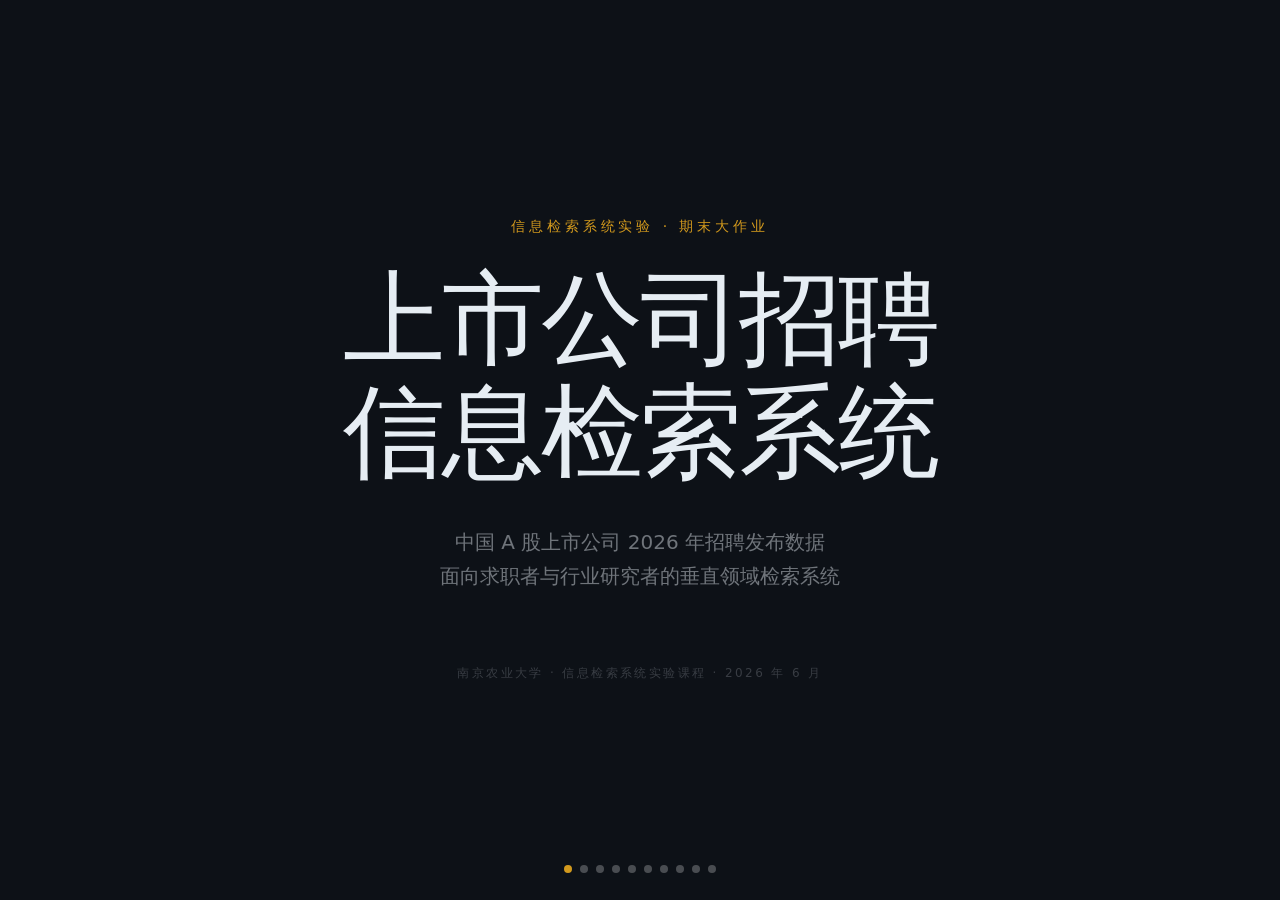
==== code/ppt/index.html @ 9d7ea104 "ppt" ====
<!DOCTYPE html><html lang="zh"><head><meta charset="UTF-8"><meta name="viewport" content="width=device-width,initial-scale=1">
<title>上市公司招聘信息检索系统 · 开题汇报</title>
<style>
*,*::before,*::after{box-sizing:border-box;margin:0;padding:0}
html,body{width:100%;height:100%;overflow:hidden;background:#0d1117;color:#e6edf3;font-family:"Microsoft YaHei","PingFang SC",system-ui,sans-serif}
#deck{position:fixed;inset:0;width:10000vw;height:100vh;display:flex;transition:transform .5s cubic-bezier(.77,0,.175,1);z-index:10}
.slide{width:100vw;height:100vh;flex-shrink:0;overflow-y:auto;overflow-x:hidden;padding:6vh 6vw;display:flex;flex-direction:column}
.slide.dark{background:#0d1117;color:#e6edf3}
.accent{color:#d2991d}
.mono{font-family:Consolas,"Courier New",monospace;font-size:13px}
h2{font-size:min(3.4vw,5.2vh);font-weight:300;letter-spacing:-.02em;margin-bottom:3.6vh}
h3{font-size:min(1.6vw,22px);font-weight:400;margin-bottom:1.2vh}
p,li{font-size:min(1.15vw,16px);line-height:1.7;color:rgba(230,237,243,.7)}
.grid2{display:grid;grid-template-columns:1fr 1fr;gap:3vw;flex:1}
.grid3{display:grid;grid-template-columns:1fr 1fr 1fr;gap:2vw;flex:1}
.grid4{display:grid;grid-template-columns:1fr 1fr 1fr 1fr;gap:1.6vw;flex:1}
.card{padding:2.4vh 1.8vw;border-radius:8px;background:rgba(255,255,255,.04);border:1px solid rgba(255,255,255,.06)}
.card2{padding:2vh 1.6vw;border-radius:6px;background:rgba(210,153,29,.08);border-left:3px solid #d2991d}
.table{display:grid;gap:4px 12px;font-family:Consolas,monospace;font-size:13px}
.table .th{color:#d2991d;font-weight:600}
.table div{color:rgba(230,237,243,.6)}
.kpi{text-align:center;padding:2vh 1vw}
.kpi .num{font-size:min(4.8vw,7vh);font-weight:100;color:#d2991d;line-height:1.1}
.kpi .label{font-size:13px;color:rgba(230,237,243,.45);margin-top:6px}
.n{font-weight:600;color:#d2991d}
#nav{position:fixed;bottom:3vh;left:50%;transform:translateX(-50%);z-index:30;display:flex;gap:8px}
#nav .dot{width:8px;height:8px;border-radius:50%;background:rgba(255,255,255,.25);border:0;cursor:pointer}
#nav .dot.active{background:#d2991d}
#ov{display:none;position:fixed;inset:0;z-index:100;background:rgba(13,17,23,.96);padding:6vh 4vw;overflow:auto}
#ov .grid{display:grid;grid-template-columns:repeat(4,1fr);gap:2vh 1.6vw;max-width:90vw;margin:0 auto}
#ov .item{cursor:pointer;border:2px solid rgba(255,255,255,.1);border-radius:6px;padding:2vh 1.4vw;color:rgba(255,255,255,.5);font-size:14px}
#ov .item.active{border-color:#d2991d;color:#e6edf3}
</style></head><body><div id="deck">
<section class="slide dark" style="justify-content:center;align-items:center;text-align:center">
<div style="font-size:14px;letter-spacing:.28em;text-transform:uppercase;color:#d2991d;margin-bottom:3vh">信息检索系统实验 · 期末大作业</div>
<h1 style="font-size:min(8vw,13vh);font-weight:100;line-height:1.1;letter-spacing:-.03em;margin-bottom:4vh">上市公司招聘<br>信息检索系统</h1>
<p style="font-size:min(2vw,20px);color:rgba(230,237,243,.45);max-width:48ch">中国 A 股上市公司 2026 年招聘发布数据<br>面向求职者与行业研究者的垂直领域检索系统</p>
<div style="margin-top:8vh;font-size:12px;color:rgba(230,237,243,.2);letter-spacing:.2em">南京农业大学 · 信息检索系统实验课程 · 2026 年 6 月</div>
</section>
<section class="slide dark">
<h2>02 · 语料特征与规模</h2>
<div class="grid4" style="margin-bottom:4vh">
<div class="kpi"><div class="num">5,000</div><div class="label">清洗后记录数</div></div>
<div class="kpi"><div class="num">14</div><div class="label">保留字段</div></div>
<div class="kpi"><div class="num">9</div><div class="label">行业大类</div></div>
<div class="kpi"><div class="num">965</div><div class="label">停用词数量</div></div>
</div>
<div class="grid2">
<div><h3 class="accent">数据来源与预处理</h3>
<p>原始数据：中国 A 股上市公司 2026 年招聘发布数据 (macrodatas.cn)，原始规模 93,602 条 × 81 个行业 × 8,796 家企业。经 GBK→UTF-8 编码转换、文本清洗（去除 URL/公众号广告/空白字符）、字段筛选（23→14 字段）、缺失值处理（关键字段缺失删行，次要字段填默认值）、学历/经验/城市名称标准化、招聘结束日期自动生成（发布日期+60天）后保留 <span class="n">5,000 条</span>。</p>
<p style="margin-top:2vh">核心字段：企业名称 · 股票简称 · 上市公司行业 · 招聘岗位 · 工作城市 · 最低/最高月薪 · 职位描述 · 学历要求 · 要求经验 · 招聘类别 · 发布日期 · 结束日期</p></div>
<div><h3 class="accent">9 大行业分类 & 分词方案</h3>
<p>从原 81 类行业归并为 <span class="n">9 个对求职者有实际意义的行业大类</span>：互联网/软硬件技术 · 销售/市场/客服 · 人力/财务/行政 · 生产制造/汽车 · 金融 · 房地产/建筑 · 物流/贸易/采购 · 医疗/能源/环保/农业 · 文化传媒/教育/生活服务。</p>
<p style="margin-top:2vh">分词方案：采用 <span class="n">CRF 条件随机场</span> 对职位描述和招聘岗位进行分词。在金标准 200 条人工精标语料上，CRF 评测 F1=74.77%，优于 FMM/BMM/HMM 等 6 种对比方法。系统全量数据依此生成分词字段。</p></div>
</div></section>
<section class="slide dark"><h2>03 · N-Gram 统计与齐普夫定律验证</h2><div class="grid2"><div><h3 class="accent">实验一：Unigram 词频统计</h3><p>对 5,000 条职位描述 CRF 分词结果统计：总词次 <span class="n">1,049,179</span>，唯一词型 <span class="n">32,365</span>。Top-500 高频词中以标点符号（11.4%）、结构虚词（的/及/与/和）、招聘文本套话（工作/负责/岗位/相关）为主——这些词出现于几乎所有文档，对检索无区分价值。</p><h3 class="accent" style="margin-top:3vh">齐普夫定律验证</h3><p>绘制词频 vs 排名双对数曲线并做线性回归。拟合优度 <span class="n">R² > 0.85</span>，斜率接近 -1.0。招聘文本词频分布基本符合 Zipf 定律——词频与排名近似成反比。曲线两端存在自然偏离：高频端受虚词影响，低频端形成长尾（仅出现 1 次的词占大量词型）。</p><h3 class="accent" style="margin-top:3vh">停用词表构建</h3><p>Top-500 词表人工逐词审查（标记"高频但无检索价值"的词） + 哈工大通用停用词表 + 百度停用词表 → 合并去重得 <span class="n">965 个停用词</span>。检索系统查询时过滤。</p></div><div style="display:flex;align-items:center;justify-content:center"><img src="[data-uri]" style="max-width:100%;max-height:38vh;object-fit:contain;border-radius:6px"></div></div></section>
<section class="slide dark"><h2>04 · 战略层：用户需求分析</h2><div class="grid3">
<div class="card"><div style="font-size:12px;color:#d2991d;letter-spacing:.14em;margin-bottom:1.6vh">PERSONA 1</div><h3>应届生小李</h3><p>22 岁 · 计算机科学与技术本科应届</p><p style="margin-top:1.2vh"><span class="n">目标：</span>寻找 IT/互联网行业的校园招聘岗位</p><p><span class="n">核心需求：</span>① 按行业筛选 IT 相关岗位 ② 按城市筛选工作地点 ③ 关键词搜索（Python、机器学习等技能词）④ 按薪资范围排序</p><p style="margin-top:1.2vh"><span class="n">痛点：</span>招聘网站信息分散，想专门了解上市公司（尤其是科技类）的招聘动态</p></div>
<div class="card"><div style="font-size:12px;color:#d2991d;letter-spacing:.14em;margin-bottom:1.6vh">PERSONA 2</div><h3>求职者小赵</h3><p>28 岁 · 3 年工作经验 · 在职寻找更好的机会</p><p style="margin-top:1.2vh"><span class="n">目标：</span>找到薪资更高、稳定性更强、有成长空间的岗位</p><p><span class="n">核心需求：</span>① 薪资区间精确筛选 ② 学历+经验多维度过滤 ③ 相似岗位推荐（发现"能迁移技能的方向"）④ 偏好上市公司（福利规范、稳定性强）</p><p style="margin-top:1.2vh"><span class="n">痛点：</span>传统网站只能搜岗位名，难以发现跨行业的可迁移机会</p></div>
<div class="card"><div style="font-size:12px;color:#d2991d;letter-spacing:.14em;margin-bottom:1.6vh">PERSONA 3</div><h3>分析师张工</h3><p>35 岁 · 行业研究分析师</p><p style="margin-top:1.2vh"><span class="n">目标：</span>通过招聘数据洞察行业发展趋势</p><p><span class="n">核心需求：</span>① 按行业浏览各上市公司的招聘规模与岗位结构 ② 对比不同行业的薪资水平 ③ 分析不同行业对学历/经验的要求差异 ④ 关键词趋势分析热门技能需求</p><p style="margin-top:1.2vh"><span class="n">痛点：</span>现有招聘平台侧重岗位匹配，缺乏宏观的行业招聘数据分析视角</p></div>
</div></section>
<section class="slide dark"><h2>05 · 战略层：产品目标</h2><div class="grid3">
<div class="card2"><div class="mono" style="font-size:48px;color:#d2991d">01</div><h3 style="margin-top:1.6vh">学术目标</h3><p>完成信息检索课程综合实验要求。完整展现 <span class="n">信息组织（倒排索引+TF-IDF加权）、信息检索（VSM余弦相似度+布尔过滤）、信息展示（高亮+排序+可视化）</span> 三大核心模块，以及六次实验任务的知识融合。</p></div>
<div class="card2"><div class="mono" style="font-size:48px;color:#d2991d">02</div><h3 style="margin-top:1.6vh">能力目标</h3><p>掌握从 <span class="n">数据预处理 → NLP实验（分词/关键词/分类/聚类）→ 检索引擎构建 → Web前端开发 → 系统评测</span> 的完整信息检索系统构建流程。区分个人实现与 AI 辅助部分。</p></div>
<div class="card2"><div class="mono" style="font-size:48px;color:#d2991d">03</div><h3 style="margin-top:1.6vh">展示目标</h3><p>产出一个 <span class="n">可演示、可交互的 Web 检索系统</span>，直观呈现上市公司招聘数据全貌。遵循 <span class="n">以用户为中心的五层产品设计模型</span>：战略层 → 范围层 → 结构层 → 框架层 → 表现层。</p></div>
</div></section>
<section class="slide dark"><h2>06 · 范围层 (1/3)：核心检索功能</h2><div class="grid2"><div>
<div class="card2" style="margin-bottom:1.6vh"><h3>F1 · 多字段联合检索 — VSM + TF-IDF</h3>
<p><span class="n">做什么：</span>用户输入关键词，系统同时对"招聘岗位""职位描述""企业名称"三字段执行全文检索，返回按相关度排序的结果列表。</p>
<p><span class="n">怎么做：</span>Step 8: CRF 对全量 5k 职位描述和岗位名称分词 → 倒排索引。Step 16: 构建 TF-IDF 文档-词条稀疏矩阵 (5000×32,365)，L2归一化。查询时：用户输入分词后，查 vocab_map.json 定位向量维度 → 与矩阵批量计算余弦相似度 → 降序排列。招聘岗位（标题）字段赋予 2.0×TF-IDF 权重加成。关键词在结果中用黄色高亮标记。</p>
<p><span class="n">关联课程：</span>理论课第2章(向量空间模型) + 第3章(倒排文档检索) + 第6章(TF-IDF标引加权)</p></div>
<div class="card2" style="margin-bottom:1.6vh"><h3>F2 · 结构化筛选 — 布尔逻辑检索</h3>
<p><span class="n">做什么：</span>用户选择行业、城市、学历、经验、薪资范围、日期范围等条件，系统对全文检索结果做进一步过滤。</p>
<p><span class="n">怎么做：</span>Step 3 清洗后数据中各字段已标准化。筛选条件转换为布尔表达式（如"行业=金融 AND 城市=上海 AND 最低月薪>=15000"），在倒排索引候选集上执行布尔过滤。</p>
<p><span class="n">关联课程：</span>理论课第2章(布尔逻辑检索) + 第3章(顺排文档检索)</p></div>
</div><div>
<div class="card2" style="margin-bottom:1.6vh"><h3>F3 · 关键词高亮 + F4 · 多维排序</h3>
<p><span class="n">F3 高亮：</span>结果列表和详情页中，对用户输入关键词用黄色背景+加粗标记。前端 JS 正则匹配替换为 &lt;mark&gt; 标签。</p>
<p><span class="n">F4 排序：</span>支持四种排序方式切换：相关度(TF-IDF得分)、发布日期(降序)、最低月薪(降/升)、最高月薪(降/升)。检索结果返回后前端本地排序。</p>
<p><span class="n">关联课程：</span>信息的展示</p></div>
<div class="card2"><h3>F5 · 9 行业标签浏览 — 文本分类</h3>
<p><span class="n">做什么：</span>首页展示 9 个行业分类标签卡片，用户点击标签进入该行业招聘列表。</p>
<p><span class="n">怎么做：</span>Step 12: 从 5k 数据均匀抽取 400 条，人工标注 9 类标签。Step 13: 8:2 分层抽样(320训练/80测试) → 手写余弦KNN(K=3~40网格搜索) vs 手写多项式 NB(α=0.01~5.0) → <span class="n">NB 微观 F1=25% 较优</span>(KNN 16%) → NB 对全量 5k 分类 → 追加"预测行业"列。Step 14: 保存模型为 joblib。</p>
<p><span class="n">关联课程：</span>实验五(文本分类) + 第7章(KNN、朴素贝叶斯)</p></div>
</div></div></section>
<section class="slide dark"><h2>07 · 范围层 (2/3)：智能服务 — 关键词与聚类</h2><div class="grid2"><div><div class="card2" style="margin-bottom:2vh"><h3>F6 · 关键词抽取 — TF-IDF + TextRank</h3><p><span class="n">做什么：</span>为每条职位描述自动提取 Top-15 关键词，在详情页以标签形式展示，用户点击标签触发二次搜索。统计页按行业/城市/类别聚合展示关键词词云。</p><p><span class="n">怎么做：</span>Step 10: 加载分词数据 → 构建文档-语词矩阵 → 全局 IDF → 逐文档 TF-IDF (标题 2.0x 权重) + TextRank (窗口=5,阻尼=0.85,PageRank迭代)。Step 11: 100条人工金标准 → 宏平均评测：<span class="n">TF-IDF F1=44.61%</span> (P=32.97% R=76.11%)，TextRank F1=41.92%。TF-IDF 为最终方案，Pooling融合后生成全量关键词JSON + 行业/城市/类别聚合词云数据。</p><p><span class="n">关联课程：</span>实验四(关键词抽取) + 第6章(自动标引)</p></div><img src="[data-uri]" style="max-width:100%;max-height:38vh;object-fit:contain;border-radius:6px"></div><div><div class="card2" style="margin-bottom:2vh"><h3>F7 · 技能族群聚类 — K-Means 词汇聚类</h3><p><span class="n">做什么：</span>发现"哪些技能天然一起出现在招聘要求中"。800 个高频技能词被聚为 10 个技能族群——形成如"财务审计族群""数据AI族群""设备制造族群"等，帮助求职者理解技能间的共生关系。</p><p><span class="n">怎么做：</span>Step 15: 从 5k 文档中筛选 DF≥10 的词 × TF-IDF方差最高的 800 词 → 构建词-文档 TF-IDF 矩阵 → L2归一化 → K-Means (K=6~12网格搜索) + 等级聚类 (Ward/Single/Complete) → 肘部法则+轮廓系数定 K → <span class="n">10 个技能族群</span>，簇间分离度 0.78，簇内紧密度 0.15 → PCA 2D散点图 + 词云矩阵图。</p><p><span class="n">关联课程：</span>实验六(文本聚类) + 第7章(K-Means、等级聚类)</p></div><img src="[data-uri]" style="max-width:100%;max-height:38vh;object-fit:contain;border-radius:6px"></div></div></section>
<section class="slide dark"><h2>08 · 范围层 (3/3)：核心实验数据汇总</h2><div class="grid2"><div>
<h3 class="accent" style="margin-bottom:1.6vh">分词评测 (200条金标准, 7种模型)</h3>
<div class="table" style="grid-template-columns:1fr 1fr 1fr 1fr">
<div class="th">模型</div><div class="th">P(%)</div><div class="th">R(%)</div><div class="th">F1(%)</div>
<div>FMM</div><div>70.98</div><div>62.49</div><div>66.46</div>
<div>BMM</div><div>71.23</div><div>62.85</div><div>66.78</div>
<div>BiMM</div><div>71.87</div><div>63.20</div><div>67.26</div>
<div>MinSeg</div><div>71.67</div><div>63.03</div><div>67.08</div>
<div>HMM</div><div>70.09</div><div>64.28</div><div>67.06</div>
<div>Ngram</div><div>78.43</div><div>69.04</div><div style="color:#d2991d">73.43</div>
<div>CRF</div><div>78.76</div><div>71.16</div><div style="color:#d2991d;font-weight:600">74.77</div>
</div>
<p style="margin-top:1.2vh;font-size:13px;color:rgba(230,237,243,.4)">BIES 字符级 + 集合元素化双评测 · 机械分词 F1≈66% · 统计分词 F1≈74% · CRF 选为系统主分词器</p>
<h3 class="accent" style="margin-top:3vh;margin-bottom:1.6vh">关键词评测 (100条金标准)</h3>
<div class="table" style="grid-template-columns:1fr 1fr 1fr 1fr">
<div class="th">算法</div><div class="th">P(%)</div><div class="th">R(%)</div><div class="th">F1(%)</div>
<div>TF-IDF</div><div>32.97</div><div>76.11</div><div style="color:#d2991d;font-weight:600">44.61</div>
<div>TextRank</div><div>30.87</div><div>72.82</div><div>41.92</div>
</div>
</div><div>
<h3 class="accent" style="margin-bottom:1.6vh">文本分类评测 (400条标注, 9类)</h3>
<div class="table" style="grid-template-columns:1fr 1fr 1fr 1fr;margin-bottom:1.2vh">
<div class="th">模型</div><div class="th">宏 P</div><div class="th">宏 R</div><div class="th">宏 F1</div>
<div>KNN(K=3)</div><div>16.92%</div><div>14.85%</div><div>15.28%</div>
<div>NB(α=0.1)</div><div>20.05%</div><div>18.77%</div><div style="color:#d2991d">18.36%</div>
</div>
<div class="table" style="grid-template-columns:1fr 1fr 1fr 1fr">
<div class="th">模型</div><div class="th">微 P</div><div class="th">微 R</div><div class="th">微 F1</div>
<div>KNN(K=3)</div><div>16.25%</div><div>16.25%</div><div>16.25%</div>
<div>NB(α=0.1)</div><div>25.00%</div><div>25.00%</div><div style="color:#d2991d;font-weight:600">25.00%</div>
</div>
<p style="font-size:13px;color:rgba(230,237,243,.4);margin-top:1vh">9类×320训练≈36条/类，随机基线≈11%。NB 微平均显著领先，选 NB 对全量分类。</p>
<h3 class="accent" style="margin-top:3vh;margin-bottom:1.2vh">10 个技能族群 (K-Means K=10)</h3>
<p style="font-size:13px;color:rgba(230,237,243,.55);line-height:1.8">设备制造自动化(85词) · 采购管理项目(132词) · HR招聘(26词) · 生产质量(330词) · 研发投资(49词) · 财务审计(22词) · 电商运营(49词) · 食品安全(12词) · 数据AI(52词) · 客户销售(43词)<br>簇间分离度 0.78 · 簇内紧密度 0.15</p>
</div></div></section>
<section class="slide dark"><h2>09 · 结构层：页面架构与信息架构</h2><div class="grid2"><div><h3 class="accent">7 个核心页面</h3>
<div class="card" style="margin-bottom:1vh"><span class="n">首页 · 搜索门户</span> — 搜索框 + 城市/行业/学历/薪资快捷筛选 + 9大行业标签卡片 + 最新招聘滚动列表</div>
<div class="card" style="margin-bottom:1vh"><span class="n">检索结果页</span> — 左侧筛选面板(行业/城市多选 + 学历/经验/薪资滑块/日期) + 右侧结果列表(职位卡片: 岗位名+企业+股票简称+月薪+学历+经验+描述高亮) + 排序选择器 + 分页器</div>
<div class="card" style="margin-bottom:1vh"><span class="n">职位详情页</span> — 基本信息区 + 完整描述(高亮) + Top-15关键词标签(可点击搜索) + NB分类预测(原始vs预测+置信度) + 相似职位推荐(5张卡片) + 分词效果对比按钮(弹出7种分词器模态框)</div>
<div class="card" style="margin-bottom:1vh"><span class="n">行业浏览页</span> — 9大行业列表(含职位数量) · 点击进入行业职位列表(支持二次关键词检索)</div>
<div class="card" style="margin-bottom:1vh"><span class="n">数据统计页</span> — 行业排行柱状图 · 城市热度 · 薪资直方图 · 学历/经验饼图</div>
<div class="card" style="margin-bottom:1vh"><span class="n">聚类视图页</span> — 10个技能族群词云矩阵 + PCA散点图 + 各族群关键词</div>
<div class="card"><span class="n">关于页</span> — 系统简介 · 技术栈 · AI辅助声明 · 组员信息</div>
</div><div><h3 class="accent">用户交互流程</h3>
<div style="background:rgba(210,153,29,.06);padding:2vh 1.6vw;border-radius:6px;margin-bottom:1.6vh"><p style="font-size:15px;line-height:2"><span class="n">搜索流：</span>首页输入关键词 → 检索结果(筛选+排序+分页) → 点击卡片 → 详情页(高亮+标签+分类预测+分词对比+相似推荐) → 返回浏览 / 修改条件</p></div>
<div style="background:rgba(210,153,29,.06);padding:2vh 1.6vw;border-radius:6px;margin-bottom:1.6vh"><p style="font-size:15px;line-height:2"><span class="n">浏览流：</span>首页点击行业标签 → 行业职位列表(可二次关键词检索) → 详情页</p></div>
<div style="background:rgba(210,153,29,.06);padding:2vh 1.6vw;border-radius:6px"><p style="font-size:15px;line-height:2"><span class="n">分析流：</span>数据统计页 / 聚类视图页 → 浏览宏观数据 → 点击下钻</p></div>
<h3 class="accent" style="margin-top:3vh">信息架构</h3>
<p>Flask 路由：<span class="mono">/ /search /job/&lt;id&gt; /industry /stats /cluster /about</span> + API 接口 <span class="mono">/api/search /api/job/&lt;id&gt; /api/stats</span></p>
<p style="margin-top:1.2vh">前端：Jinja2 模板继承 (base.html → 所有页面) · 职位卡片复用组件 · 分页器组件 · 筛选面板组件</p>
</div></div></section>
<section class="slide dark"><h2>10 · 框架层与表现层</h2>
<div class="grid4"><div class="card"><h3 class="accent">线框设计</h3><p style="font-size:14px">首页：搜索框居中，筛选条件横向排列，行业标签卡片网格，最新招聘列表。</p><p style="font-size:14px;margin-top:1vh">结果页：左侧 20% 筛选面板，右侧 80% 结果列表。详情页：上下分区，信息区→描述区→标签区→推荐区。</p></div>
<div class="card"><h3 class="accent">导航与信息设计</h3><p style="font-size:14px">顶部固定导航栏：Logo + [搜索] [行业浏览] [数据统计] [聚类视图] [关于]。</p><p style="font-size:14px;margin-top:1vh">职位卡片统一模板。统一分页器、排序选择器、空状态/加载状态提示组件。</p></div>
<div class="card"><h3 class="accent">视觉风格</h3><p style="font-size:14px">配色：主色 <span style="color:#1a73e8">#1a73e8</span> 蓝 · 辅色 <span style="color:#34a853">#34a853</span> 绿 · 强调 <span style="color:#ea4335">#ea4335</span> 红</p><p style="font-size:14px;margin-top:1vh">字体：微软雅黑 · 标题 24px · 正文 14px · 辅助 12px。背景 #f8f9fa · 卡片 #fff</p></div>
<div class="card"><h3 class="accent">一致性设计</h3><p style="font-size:14px">所有页面继承 base.html 统一布局（导航栏+内容区+页脚）。配色/字体/间距全局 CSS 变量统一。</p><p style="font-size:14px;margin-top:1vh">页脚：版权信息 + 数据来源声明 + AI辅助标注。</p></div>
</div></section>
</div><div id="nav"></div><div id="ov"><div class="grid"></div></div><script>
const D=document.getElementById('deck'),S=D.querySelectorAll('.slide');let idx=0,total=S.length,lock=false;
const nav=D.parentElement.querySelector('#nav'),ov=D.parentElement.querySelector('#ov'),ovg=ov.querySelector('.grid');
S.forEach((s,i)=>{const b=document.createElement('button');b.className='dot';b.onclick=()=>go(i);nav.appendChild(b)});
function go(n){if(lock||n<0||n>=total)return;idx=n;D.style.transform='translateX('+(-idx*100)+'vw)';nav.querySelectorAll('.dot').forEach((d,i)=>d.classList.toggle('active',i===idx));lock=true;setTimeout(()=>lock=false,450)}
function toggleOV(){let on=ov.style.display==='block';if(on){ov.style.display='none'}else{ovg.innerHTML='';S.forEach((s,i)=>{const d=document.createElement('div');d.className='item'+(i===idx?' active':'');const h=s.querySelector('h2');d.textContent=(i+1+'').padStart(2,'0')+'  '+(h?h.textContent.trim().slice(0,30):'Slide '+(i+1));d.onclick=()=>{ov.style.display='none';go(i)};ovg.appendChild(d)});ov.style.display='block'}}
addEventListener('keydown',e=>{if(e.key==='Escape'){e.preventDefault();toggleOV();return}if(ov.style.display==='block')return;if(e.key==='ArrowRight'||e.key==='ArrowDown'||e.key==='PageDown'||e.key===' '){e.preventDefault();go(idx+1)}if(e.key==='ArrowLeft'||e.key==='ArrowUp'||e.key==='PageUp'){e.preventDefault();go(idx-1)}if(e.key==='Home')go(0);if(e.key==='End')go(total-1)});
addEventListener('wheel',e=>{go(idx+(e.deltaY>0?1:-1))},{passive:true});go(0);
</script></body></html>
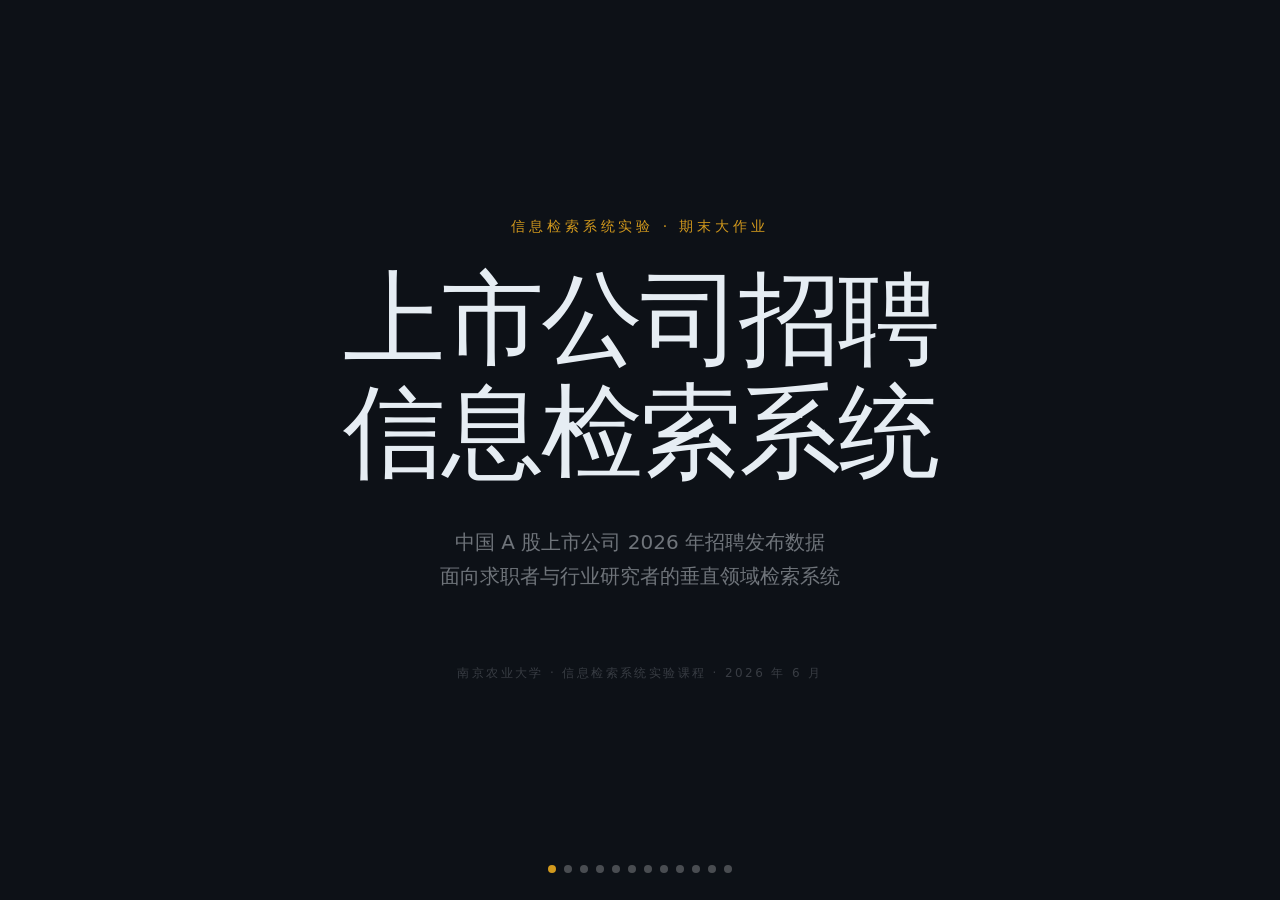
==== commit 5d33f634: "ppt修改" ====
--- a/code/ppt/index.html
+++ b/code/ppt/index.html
@@ -84,7 +84,21 @@
 <p><span class="n">关联课程：</span>实验五(文本分类) + 第7章(KNN、朴素贝叶斯)</p></div>
 </div></div></section>
 <section class="slide dark"><h2>07 · 范围层 (2/3)：智能服务 — 关键词与聚类</h2><div class="grid2"><div><div class="card2" style="margin-bottom:2vh"><h3>F6 · 关键词抽取 — TF-IDF + TextRank</h3><p><span class="n">做什么：</span>为每条职位描述自动提取 Top-15 关键词，在详情页以标签形式展示，用户点击标签触发二次搜索。统计页按行业/城市/类别聚合展示关键词词云。</p><p><span class="n">怎么做：</span>Step 10: 加载分词数据 → 构建文档-语词矩阵 → 全局 IDF → 逐文档 TF-IDF (标题 2.0x 权重) + TextRank (窗口=5,阻尼=0.85,PageRank迭代)。Step 11: 100条人工金标准 → 宏平均评测：<span class="n">TF-IDF F1=44.61%</span> (P=32.97% R=76.11%)，TextRank F1=41.92%。TF-IDF 为最终方案，Pooling融合后生成全量关键词JSON + 行业/城市/类别聚合词云数据。</p><p><span class="n">关联课程：</span>实验四(关键词抽取) + 第6章(自动标引)</p></div><img src="[data-uri]" style="max-width:100%;max-height:38vh;object-fit:contain;border-radius:6px"></div><div><div class="card2" style="margin-bottom:2vh"><h3>F7 · 技能族群聚类 — K-Means 词汇聚类</h3><p><span class="n">做什么：</span>发现"哪些技能天然一起出现在招聘要求中"。800 个高频技能词被聚为 10 个技能族群——形成如"财务审计族群""数据AI族群""设备制造族群"等，帮助求职者理解技能间的共生关系。</p><p><span class="n">怎么做：</span>Step 15: 从 5k 文档中筛选 DF≥10 的词 × TF-IDF方差最高的 800 词 → 构建词-文档 TF-IDF 矩阵 → L2归一化 → K-Means (K=6~12网格搜索) + 等级聚类 (Ward/Single/Complete) → 肘部法则+轮廓系数定 K → <span class="n">10 个技能族群</span>，簇间分离度 0.78，簇内紧密度 0.15 → PCA 2D散点图 + 词云矩阵图。</p><p><span class="n">关联课程：</span>实验六(文本聚类) + 第7章(K-Means、等级聚类)</p></div><img src="[data-uri]